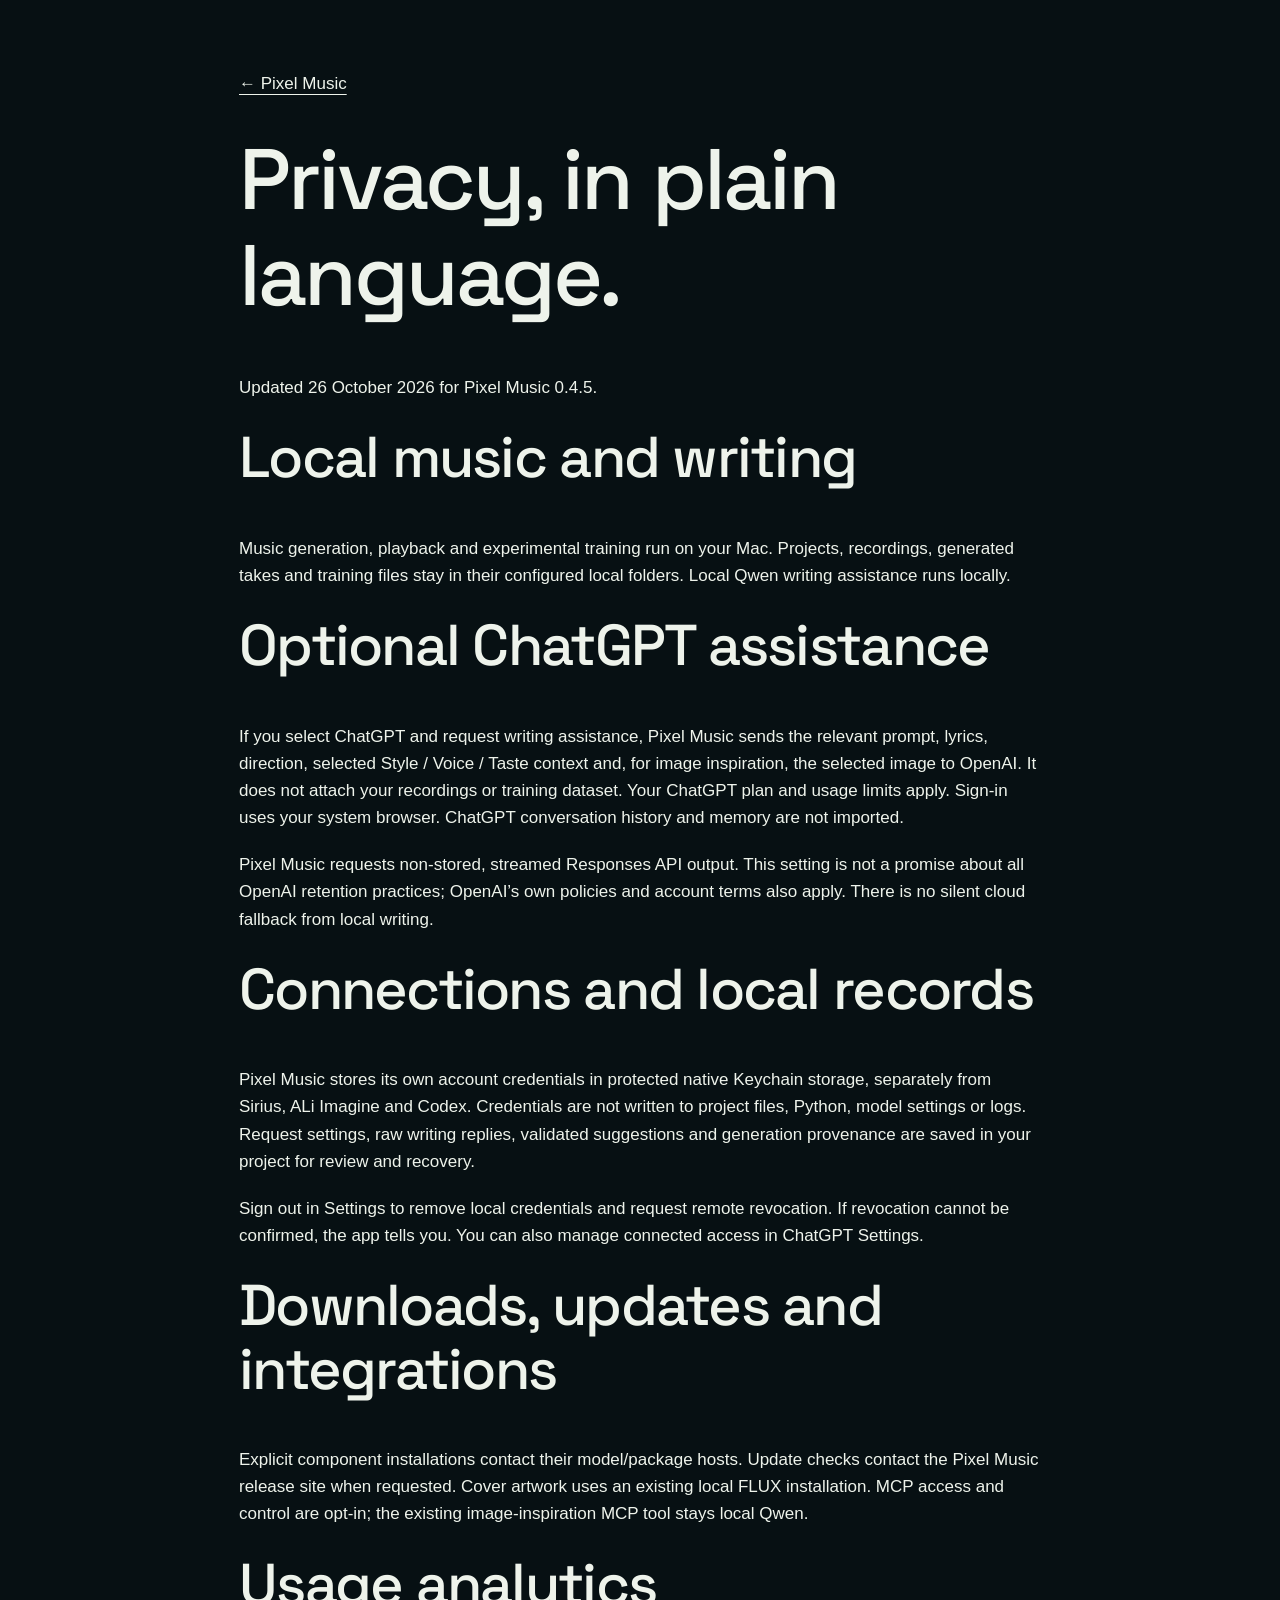
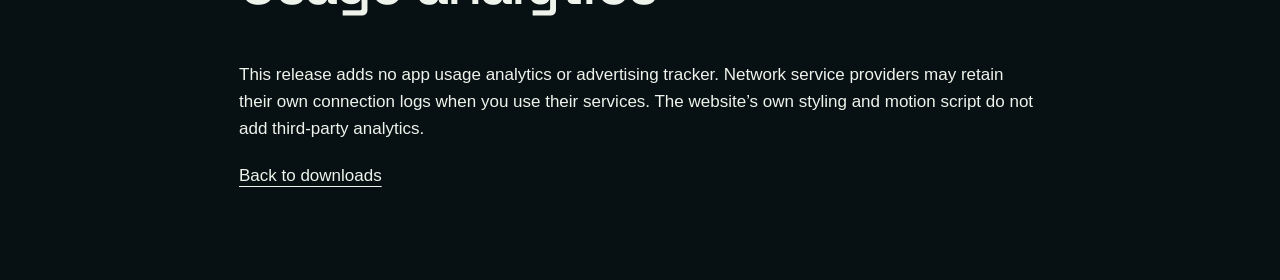
==== privacy.html @ 0765389a "Publish Pixel Music 0.4.5 with ChatGPT assistance and privacy details" ====
<!doctype html><html lang="en"><head><meta charset="utf-8"><meta name="viewport" content="width=device-width,initial-scale=1"><title>Pixel Music — Privacy</title><link rel="stylesheet" href="style.css"><link rel="icon" type="image/png" href="assets/app-icon.png"><meta name="theme-color" content="#071013"></head><body><main class="wrap" style="max-width:850px;padding:70px 24px"><a href="./">← Pixel Music</a><h1>Privacy, in plain language.</h1><p>Updated 26 October 2026 for Pixel Music 0.4.5.</p><h2>Local music and writing</h2><p>Music generation, playback and experimental training run on your Mac. Projects, recordings, generated takes and training files stay in their configured local folders. Local Qwen writing assistance runs locally.</p><h2>Optional ChatGPT assistance</h2><p>If you select ChatGPT and request writing assistance, Pixel Music sends the relevant prompt, lyrics, direction, selected Style / Voice / Taste context and, for image inspiration, the selected image to OpenAI. It does not attach your recordings or training dataset. Your ChatGPT plan and usage limits apply. Sign-in uses your system browser. ChatGPT conversation history and memory are not imported.</p><p>Pixel Music requests non-stored, streamed Responses API output. This setting is not a promise about all OpenAI retention practices; OpenAI’s own policies and account terms also apply. There is no silent cloud fallback from local writing.</p><h2>Connections and local records</h2><p>Pixel Music stores its own account credentials in protected native Keychain storage, separately from Sirius, ALi Imagine and Codex. Credentials are not written to project files, Python, model settings or logs. Request settings, raw writing replies, validated suggestions and generation provenance are saved in your project for review and recovery.</p><p>Sign out in Settings to remove local credentials and request remote revocation. If revocation cannot be confirmed, the app tells you. You can also manage connected access in ChatGPT Settings.</p><h2>Downloads, updates and integrations</h2><p>Explicit component installations contact their model/package hosts. Update checks contact the Pixel Music release site when requested. Cover artwork uses an existing local FLUX installation. MCP access and control are opt-in; the existing image-inspiration MCP tool stays local Qwen.</p><h2>Usage analytics</h2><p>This release adds no app usage analytics or advertising tracker. Network service providers may retain their own connection logs when you use their services. The website’s own styling and motion script do not add third-party analytics.</p><p><a href="./#access">Back to downloads</a></p></main></body></html>
---- style.css ----
:root{color-scheme:dark;--bg:#071013;--ink:#eef3eb;--muted:#9daeb0;--cyan:#53c3dc;--line:#243439}*{box-sizing:border-box}html{scroll-behavior:smooth;scroll-padding-top:30px}body{margin:0;background:var(--bg);color:var(--ink);font-family:-apple-system,BlinkMacSystemFont,"Segoe UI",sans-serif;font-size:17px;line-height:1.6}a{color:inherit;text-underline-offset:5px}a:focus-visible{outline:2px solid var(--cyan);outline-offset:7px}.wrap{width:min(1320px,calc(100% - 80px));margin:auto}header{height:104px;display:flex;align-items:center;justify-content:space-between;border-bottom:1px solid var(--line)}.brand{font-size:19px;font-weight:800;letter-spacing:-.05em;text-decoration:none;display:flex;gap:6px;align-items:center}.brand span{color:var(--cyan)}.brand i{width:6px;height:22px;background:var(--cyan);margin-left:10px;box-shadow:9px -5px 0 -1px var(--cyan),18px 4px 0 -1px var(--cyan)}nav,footer div{display:flex;gap:30px}nav a{text-decoration:none;font-size:14px}.hero{position:relative;padding-top:65px;padding-bottom:0}.eyebrow,.section-label,.specs,.caption,footer{font-family:ui-monospace,SFMono-Regular,Menlo,monospace;font-size:13px;letter-spacing:.04em}.eyebrow{display:flex;align-items:center;gap:10px;color:var(--cyan)}.dot{display:inline-block;height:7px;width:7px;border-radius:50%;background:#73e3ab;box-shadow:0 0 12px #73e3ab40}h1{font-size:clamp(58px,7.5vw,110px);letter-spacing:-.068em;line-height:1.02;font-weight:550;margin:35px 0 50px;max-width:900px}h1 em{font-style:normal;color:var(--cyan)}.intro{position:absolute;right:0;top:215px;max-width:310px}.intro p{color:var(--muted);font-size:18px;margin-bottom:30px}.button{display:flex;align-items:center;justify-content:space-between;gap:30px;background:var(--cyan);color:#081317;padding:14px 19px;text-decoration:none;font-size:15px;font-weight:650;border:1px solid var(--cyan);transition:background .15s}.button:hover{background:#a7e6ed}.specs{display:flex;gap:38px;padding:22px 0;border-top:1px solid var(--line);color:var(--muted)}.showcase{padding-top:36px}.section-label{display:flex;justify-content:space-between;color:var(--muted);margin-bottom:24px}.shot{display:block;border:1px solid #344c53;background:#0a171a;box-shadow:0 20px 80px #0005;overflow:hidden;border-radius:8px}.shot img{width:100%;height:auto;display:block}.caption{margin:15px 0;color:var(--muted);letter-spacing:0;font-size:13px}.workflow{padding-top:125px;padding-bottom:90px}h2{font-size:clamp(38px,4.5vw,64px);letter-spacing:-.055em;line-height:1.1;font-weight:500;margin:25px 0 45px}.steps{display:grid;grid-template-columns:repeat(3,1fr);gap:45px}.steps article{border-top:1px solid var(--line);padding-top:24px}.steps article>span{font:14px ui-monospace,monospace;color:var(--cyan)}h3{font-size:22px;letter-spacing:-.03em;margin:18px 0 10px}p{margin:0 0 20px}.steps p,.detail p,.access p{color:var(--muted)}.detail{display:grid;grid-template-columns:1fr 1.7fr;gap:65px;padding-top:65px;padding-bottom:100px;border-top:1px solid var(--line);align-items:center}.detail h2{margin-bottom:30px}.detail .shot{transform:perspective(1400px) rotateY(-5deg)}.muted{font-size:15px}.access{display:grid;grid-template-columns:1.1fr 1fr;gap:110px;border-top:1px solid var(--line);padding:70px 0 90px}.access-card{background:#102025;padding:34px;align-self:center;border:1px solid var(--line)}.access-card .button{margin:25px 0}.small{font-size:13px;line-height:1.6;margin-bottom:0}footer{border-top:1px solid var(--line);padding:30px 0 45px;display:flex;justify-content:space-between;color:var(--muted);font-size:12px}footer a{text-decoration:none}@media(min-width:1500px){.intro{max-width:350px}}@media(max-width:1100px){.intro{position:static;max-width:650px;margin-bottom:40px}.intro .button{max-width:310px}h1{margin-bottom:30px}.detail{gap:35px}.access{gap:45px}}@media(max-width:700px){.wrap{width:calc(100% - 36px)}header{height:80px}nav{gap:15px}nav a{font-size:12px}nav a:nth-child(2){display:none}.hero{padding-top:40px}h1{font-size:clamp(46px,12vw,76px)}.specs{display:grid;grid-template-columns:1fr 1fr;gap:10px;font-size:11px}.section-label{font-size:11px}.workflow{padding-top:70px;padding-bottom:45px}.steps,.detail,.access{grid-template-columns:1fr;gap:28px}.detail{padding:40px 0 60px}.detail .shot{transform:none}.access{padding:50px 0;gap:20px}.access-card{padding:25px}footer{display:block}footer div{margin-top:18px;gap:18px;flex-wrap:wrap}}@media(prefers-reduced-motion:reduce){html{scroll-behavior:auto}*{transition:none!important}}
.brand i{margin-right:20px}nav a{white-space:nowrap}@media(max-width:480px){nav a:first-child{display:none}.brand{font-size:17px}header{gap:16px}}
/* Standalone adaptation of Neko City signal lights and stepped room meters. */
.hero:before{content:"";position:absolute;z-index:-1;inset:-80px -15px 10%;pointer-events:none;background:radial-gradient(ellipse at 82% 30%,#26425d55,transparent 57%),radial-gradient(ellipse at 14% 80%,#21766322,transparent 50%)}
.signal-deck{margin:28px 0 24px;border:1px solid #30454d;background:linear-gradient(120deg,#0c1c24,#0a1519);padding:18px 22px;position:relative;overflow:hidden;isolation:isolate}
.signal-deck:after{content:"";position:absolute;inset:0;z-index:-1;background:repeating-linear-gradient(105deg,transparent 0 38px,#53c3dc08 39px 40px,transparent 41px 80px);animation:signal-scan 8s linear infinite;pointer-events:none}
.signal-top,.signal-bottom{display:flex;justify-content:space-between;align-items:center;gap:14px;font:10px ui-monospace,monospace;letter-spacing:.13em;color:var(--muted)}
.signal-top button{cursor:pointer;border:1px solid #345460;border-radius:3px;color:var(--cyan);background:#0b1b20;padding:6px 9px;font:10px ui-monospace,monospace}
.signal-top button:focus-visible{outline:2px solid var(--cyan);outline-offset:4px}
.frequency-bars{display:flex;gap:5px;align-items:flex-end;height:110px;margin:22px 0;mask-image:linear-gradient(90deg,transparent,#000 4%,#000 96%,transparent)}
.frequency-bars i{flex:1;height:var(--height);background:linear-gradient(0deg,#53c3dc30,#53c3dc 70%,#b8f13a);border-top:2px solid #cdecb9;transform-origin:bottom;animation:frequency-step var(--speed) steps(6,end) var(--delay) infinite;box-shadow:0 0 12px #53c3dc20}
.dot{animation:signal-light 2.4s ease-in-out infinite}.shot{transition:transform .4s,border-color .4s}.shot:hover{border-color:var(--cyan);transform:translateY(-4px)}.button:hover{box-shadow:0 0 24px #53c3dc30}
@keyframes frequency-step{0%,100%{transform:scaleY(.3)}50%{transform:scaleY(1)}}
@keyframes signal-scan{to{transform:translateX(80px)}}
@keyframes signal-light{50%{opacity:.55;box-shadow:0 0 4px #73e3ab}}
.motion-paused *,.motion-paused *:after{animation-play-state:paused!important}
@media(max-width:700px){.frequency-bars{gap:3px;height:80px}.signal-deck{padding:14px}.signal-top,.signal-bottom{font-size:8px;letter-spacing:.04em}}
@media(prefers-reduced-motion:reduce){*,*:before,*:after{animation:none!important;transition:none!important}.frequency-bars i{transform:scaleY(.7)}}
@font-face{font-family:Space Grotesk;src:url('assets/fonts/SpaceGrotesk.ttf') format('truetype');font-weight:300 700;font-display:swap}
h1,h2,h3,.brand{font-family:Space Grotesk,-apple-system,BlinkMacSystemFont,sans-serif;font-kerning:normal}h1{font-weight:500;font-size:clamp(54px,6.7vw,96px);letter-spacing:-.035em;line-height:1.12;word-spacing:.03em}h2{letter-spacing:-.03em}h3{letter-spacing:-.015em}.brand{letter-spacing:0;gap:8px}.brand>img{border-radius:9px}.brand i{display:none}.intro{top:118px}.icon-orbit{display:inline-grid;place-items:center;margin:0 0 14px;position:relative;isolation:isolate}.icon-orbit:before{content:"";position:absolute;inset:15%;z-index:-1;background:#53c3dc;filter:blur(28px);opacity:.28;animation:icon-glow 4s ease-in-out infinite}.icon-orbit img{display:block;filter:drop-shadow(0 12px 15px #0005)}
@keyframes icon-float{50%{transform:translateY(-7px) rotate(3deg)}}@keyframes icon-glow{50%{opacity:.5;transform:scale(1.25)}}
@media(max-width:1100px){.intro{position:static}.icon-orbit{float:right;margin:0 0 12px 20px}.intro:after{content:"";display:block;clear:both}}
@media(max-width:700px){h1{font-size:clamp(39px,10.3vw,66px);letter-spacing:-.025em;line-height:1.14}.icon-orbit img{width:80px;height:80px}.brand>img{width:30px;height:30px}.intro p{font-size:17px}}
@media(prefers-reduced-motion:reduce){.icon-orbit img,.icon-orbit:before{animation:none!important}}
.motion-paused *:before{animation-play-state:paused!important}
.studio-summary{display:flex;flex-direction:column;align-items:center;text-align:center;padding:50px 30px;background:radial-gradient(ellipse at center,#172d3d,#091619 75%);border:1px solid var(--line);border-radius:8px}.studio-summary img{filter:drop-shadow(0 0 30px #536fd040);animation:none}.studio-summary h3{font-size:28px}.studio-summary span{font:11px ui-monospace,monospace;letter-spacing:.12em;color:var(--cyan)}@media(prefers-reduced-motion:reduce){.studio-summary img{animation:none!important}}
/* Large app-icon hero, following the ALi Imagine product-page composition. */
.hero{display:grid;grid-template-columns:minmax(0,1.2fr) minmax(0,1fr);column-gap:64px;align-items:start;padding-top:76px}
.hero>.eyebrow{grid-column:1;grid-row:1}.hero h1{grid-column:1;grid-row:2;font-size:clamp(52px,5.2vw,76px);margin:28px 0 30px;max-width:none}
.hero>.intro{grid-column:1;grid-row:3;position:static;max-width:600px;margin-bottom:20px}.hero .intro p{font-size:18px}.hero .intro .button{max-width:350px}
.hero-icon{grid-column:2;grid-row:1 / span 3;align-self:center;position:relative;min-width:0;padding:20px 0 35px;text-align:center}
.hero-icon .icon-orbit{display:block;float:none;width:100%;margin:0;perspective:1000px}.hero-icon .icon-orbit img{width:100%;height:auto;max-width:590px;filter:drop-shadow(0 15px 35px #22467e45)}
.hero-icon .icon-orbit:before{inset:15%;filter:blur(55px);background:linear-gradient(135deg,#53c3dc,#735ce8);opacity:.24}.icon-label{position:relative;display:block;margin-top:12px;color:var(--cyan);font:10px ui-monospace,monospace;letter-spacing:.22em}
.hero>.signal-deck{grid-column:1 / -1;margin-top:32px}.hero>.specs{grid-column:1 / -1}
@keyframes hero-icon-float{0%,100%{transform:translateY(0) rotate(-2deg)}50%{transform:translateY(-12px) rotate(2deg)}}
@media(max-width:1100px){.hero{column-gap:30px}.hero h1{font-size:clamp(42px,5.6vw,62px)}.hero .intro p{font-size:16px}.hero-icon{align-self:center}.hero .intro:after{display:none}}
@media(max-width:700px){.hero{grid-template-columns:minmax(0,1fr);padding-top:40px}.hero h1{font-size:clamp(39px,10.3vw,66px)}.hero-icon{grid-column:1;grid-row:3;width:min(100%,340px);justify-self:center;padding:8px 10px 25px}.hero>.intro{grid-row:4}.hero .intro p{font-size:17px}.hero>.signal-deck{grid-row:5}.hero>.specs{grid-row:6}.hero-icon .icon-orbit img{max-width:340px}.hero .intro .button{max-width:none}}
@media(prefers-reduced-motion:reduce){.hero-icon .icon-orbit img{animation:none!important}}
.hero-icon .icon-orbit img{border-radius:22%}

/* Keep the artwork still; light moves across its surface. */
.hero-icon .icon-orbit:after{content:"";position:absolute;inset:0;pointer-events:none;border-radius:22%;background:linear-gradient(115deg,transparent 38%,#53c3dc08 44%,#a5efff30 49%,#ab8eff18 52%,transparent 60%);background-size:300% 100%;mix-blend-mode:screen;animation:icon-light-sweep 7s ease-in-out infinite}
@keyframes icon-light-sweep{0%,15%{background-position:100% 0;opacity:0}25%{opacity:1}70%{opacity:1}85%,100%{background-position:0% 0;opacity:0}}
@media(prefers-reduced-motion:reduce){.hero-icon .icon-orbit:after{animation:none!important;opacity:0}}
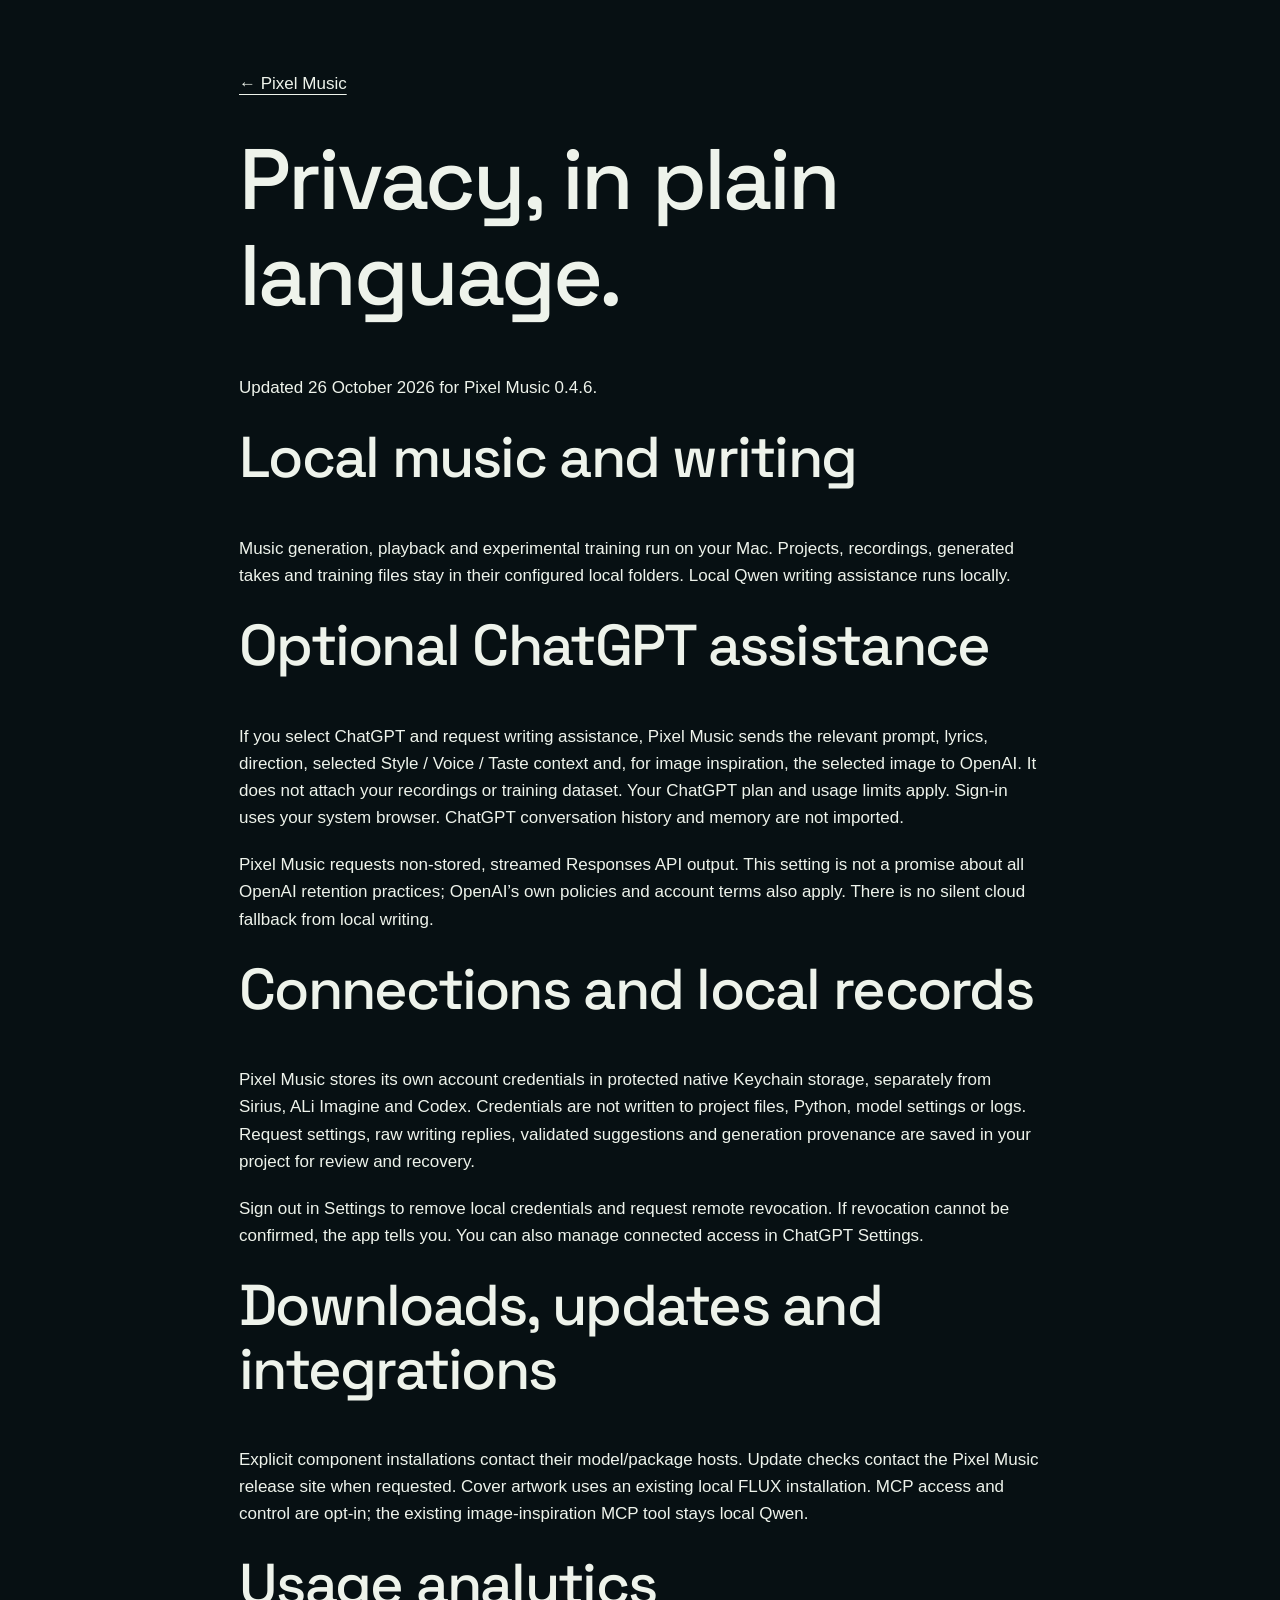
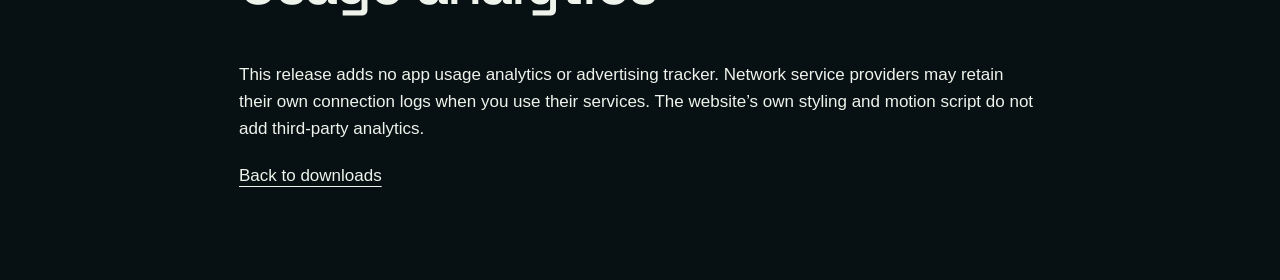
==== commit 26af647d: "Publish Pixel Music 0.4.6 with Ruach default" ====
--- a/privacy.html
+++ b/privacy.html
@@ -1 +1 @@
-<!doctype html><html lang="en"><head><meta charset="utf-8"><meta name="viewport" content="width=device-width,initial-scale=1"><title>Pixel Music — Privacy</title><link rel="stylesheet" href="style.css"><link rel="icon" type="image/png" href="assets/app-icon.png"><meta name="theme-color" content="#071013"></head><body><main class="wrap" style="max-width:850px;padding:70px 24px"><a href="./">← Pixel Music</a><h1>Privacy, in plain language.</h1><p>Updated 26 October 2026 for Pixel Music 0.4.5.</p><h2>Local music and writing</h2><p>Music generation, playback and experimental training run on your Mac. Projects, recordings, generated takes and training files stay in their configured local folders. Local Qwen writing assistance runs locally.</p><h2>Optional ChatGPT assistance</h2><p>If you select ChatGPT and request writing assistance, Pixel Music sends the relevant prompt, lyrics, direction, selected Style / Voice / Taste context and, for image inspiration, the selected image to OpenAI. It does not attach your recordings or training dataset. Your ChatGPT plan and usage limits apply. Sign-in uses your system browser. ChatGPT conversation history and memory are not imported.</p><p>Pixel Music requests non-stored, streamed Responses API output. This setting is not a promise about all OpenAI retention practices; OpenAI’s own policies and account terms also apply. There is no silent cloud fallback from local writing.</p><h2>Connections and local records</h2><p>Pixel Music stores its own account credentials in protected native Keychain storage, separately from Sirius, ALi Imagine and Codex. Credentials are not written to project files, Python, model settings or logs. Request settings, raw writing replies, validated suggestions and generation provenance are saved in your project for review and recovery.</p><p>Sign out in Settings to remove local credentials and request remote revocation. If revocation cannot be confirmed, the app tells you. You can also manage connected access in ChatGPT Settings.</p><h2>Downloads, updates and integrations</h2><p>Explicit component installations contact their model/package hosts. Update checks contact the Pixel Music release site when requested. Cover artwork uses an existing local FLUX installation. MCP access and control are opt-in; the existing image-inspiration MCP tool stays local Qwen.</p><h2>Usage analytics</h2><p>This release adds no app usage analytics or advertising tracker. Network service providers may retain their own connection logs when you use their services. The website’s own styling and motion script do not add third-party analytics.</p><p><a href="./#access">Back to downloads</a></p></main></body></html>+<!doctype html><html lang="en"><head><meta charset="utf-8"><meta name="viewport" content="width=device-width,initial-scale=1"><title>Pixel Music — Privacy</title><link rel="stylesheet" href="style.css"><link rel="icon" type="image/png" href="assets/app-icon.png"><meta name="theme-color" content="#071013"></head><body><main class="wrap" style="max-width:850px;padding:70px 24px"><a href="./">← Pixel Music</a><h1>Privacy, in plain language.</h1><p>Updated 26 October 2026 for Pixel Music 0.4.6.</p><h2>Local music and writing</h2><p>Music generation, playback and experimental training run on your Mac. Projects, recordings, generated takes and training files stay in their configured local folders. Local Qwen writing assistance runs locally.</p><h2>Optional ChatGPT assistance</h2><p>If you select ChatGPT and request writing assistance, Pixel Music sends the relevant prompt, lyrics, direction, selected Style / Voice / Taste context and, for image inspiration, the selected image to OpenAI. It does not attach your recordings or training dataset. Your ChatGPT plan and usage limits apply. Sign-in uses your system browser. ChatGPT conversation history and memory are not imported.</p><p>Pixel Music requests non-stored, streamed Responses API output. This setting is not a promise about all OpenAI retention practices; OpenAI’s own policies and account terms also apply. There is no silent cloud fallback from local writing.</p><h2>Connections and local records</h2><p>Pixel Music stores its own account credentials in protected native Keychain storage, separately from Sirius, ALi Imagine and Codex. Credentials are not written to project files, Python, model settings or logs. Request settings, raw writing replies, validated suggestions and generation provenance are saved in your project for review and recovery.</p><p>Sign out in Settings to remove local credentials and request remote revocation. If revocation cannot be confirmed, the app tells you. You can also manage connected access in ChatGPT Settings.</p><h2>Downloads, updates and integrations</h2><p>Explicit component installations contact their model/package hosts. Update checks contact the Pixel Music release site when requested. Cover artwork uses an existing local FLUX installation. MCP access and control are opt-in; the existing image-inspiration MCP tool stays local Qwen.</p><h2>Usage analytics</h2><p>This release adds no app usage analytics or advertising tracker. Network service providers may retain their own connection logs when you use their services. The website’s own styling and motion script do not add third-party analytics.</p><p><a href="./#access">Back to downloads</a></p></main></body></html>
